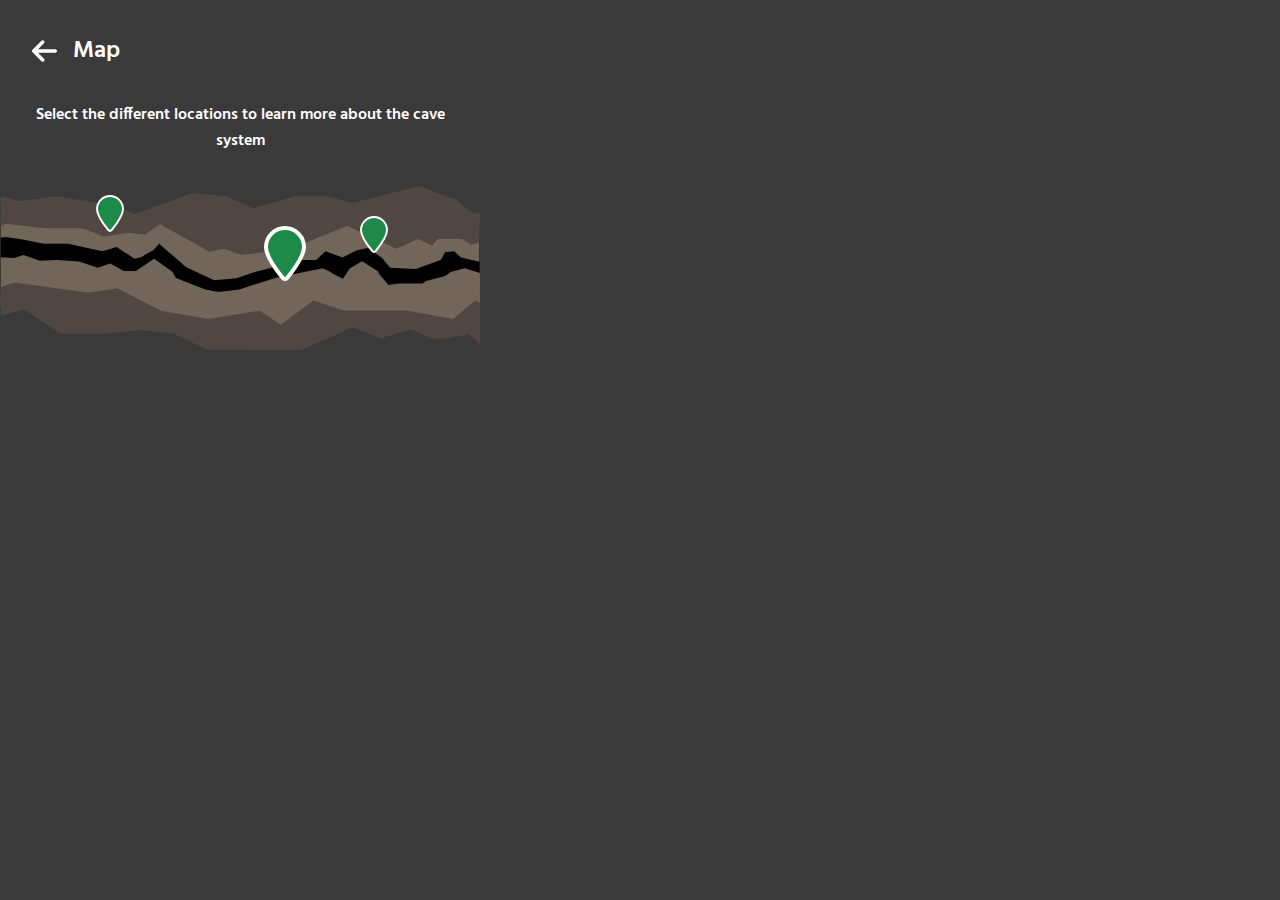
==== middle-cave.html @ b4bee077 "Added cave background and markers" ====
<!DOCTYPE html>
<html lang="en">
<head>
    <meta charset="UTF-8">
    <meta http-equiv="X-UA-Compatible" content="IE=edge">
    <meta name="viewport" content="width=device-width, initial-scale=1.0">
    <link rel="stylesheet" href="./css/cave-cutout.css">
    <title>Cave Cutout Test - Middle Cave</title>
</head>
<body>
    <div class="back-to-map-container">
        <a href="./index.html">
            <img src="./assets/arrow-left-solid.svg" alt="Back arrow">
            Map
        </a>
    </div>

    <p class="cave-text">Select the different locations to learn more about the cave system</p>

    <div class="cave-container">
        <img src="./assets/Cave.svg" alt="Cave Background" class="cave-background">
        
        <a href="./timp-cave.html" id="timp-marker">
            <img src="./assets/marker.svg" alt="Small location marker icon">
        </a>
        <a href="./middle-cave.html" id="middle-marker">
            <img src="./assets/big-marker.svg" alt="Big location marker icon">
        </a>
        <a href="./hansen-cave.html" id="hansen-marker">
            <img src="./assets/marker.svg" alt="Small location marker icon">
        </a>
    </div>

    <script src="./js/cave-cutout.js"></script>
</body>
</html>
---- css/cave-cutout.css ----
@import url('https://fonts.googleapis.com/css2?family=Hind:wght@400;600&display=swap');

* {
    box-sizing: border-box;
}

body {
    display: flex;
    flex-direction: column;
    align-items: center;
    font-family: 'Hind', sans-serif;
    height: 100vh;
    max-width: 480px;
    margin: 0;
    background-color: #3a3a3a;
    color: #fff;
    transition: box-shadow 0.3s linear;
}

.modal {
    display: block;
    position: fixed;
    z-index: 99;
    left: 0;
    top: 0;
    width: 100%;
    height: 100%;
    overflow: auto;
    background-color: rgba(255, 255, 255, 0.97);
    color: #000;
}
.modal-content {
    display: flex;
    flex-direction: column;
    align-items: center;
    margin: 0;
    padding: 0;
}
.modal-content img {
    margin: 4rem 0;
}
.modal-content-text {
    display: flex;
    flex-direction: column;
    margin: 0 2rem;
}
.modal-content-text h1 {
    font-size: 36px;
}
.modal-content-text p {
    font-size: 24px;
    margin: 0;
}
.modal-content #close-modal-btn {
    margin: 5rem 0 3rem 0;
    padding: 1.2rem;
    width: 87.5%;
    border: none;
    border-radius: 16px;
    background-color: #1E8A49;
    color: #fff;
    font-size: 20px;
    font-weight: 600;
    text-align: center;
    box-shadow: rgba(0, 0, 0, 0.16) 0px 3px 6px, rgba(0, 0, 0, 0.23) 0px 3px 6px;
}
/* fade out animation when modal is closed */
.fade-out {
    animation: fadeOut .3s linear;
}
@keyframes fadeOut {
    0% { opacity: 1;}
    50% { opacity: .5;}
    100% {opacity: 0;}
}

.back-to-map-container {
    display: flex;
    justify-content: start;
    align-items: flex-start;
    width: 100%;
    padding: 2rem;
    z-index: 1;
}
.back-to-map-container a {
    display: flex;
    text-decoration: none;
    color: #fff;
    font-size: 24px;
    font-weight: 600;
}
.back-to-map-container img {
    width: 25px;
    margin-right: 1rem;
}

.cave-text {
    text-align: center;
    margin: 0;
    padding: 0 2rem;
    font-weight: 600;
}

.cave-container {
    position: relative;
    width: 100%;
}
.cave-background {
    position: relative;
    width: 100%;
    margin-top: 2rem;
}
#timp-marker {
    position: absolute;
    top: 20%;
    left: 20%;
}
#middle-marker {
    position: absolute;
    top: 35%;
    left: 55%;
}
#hansen-marker {
    position: absolute;
    top: 30%;
    left: 75%;
}
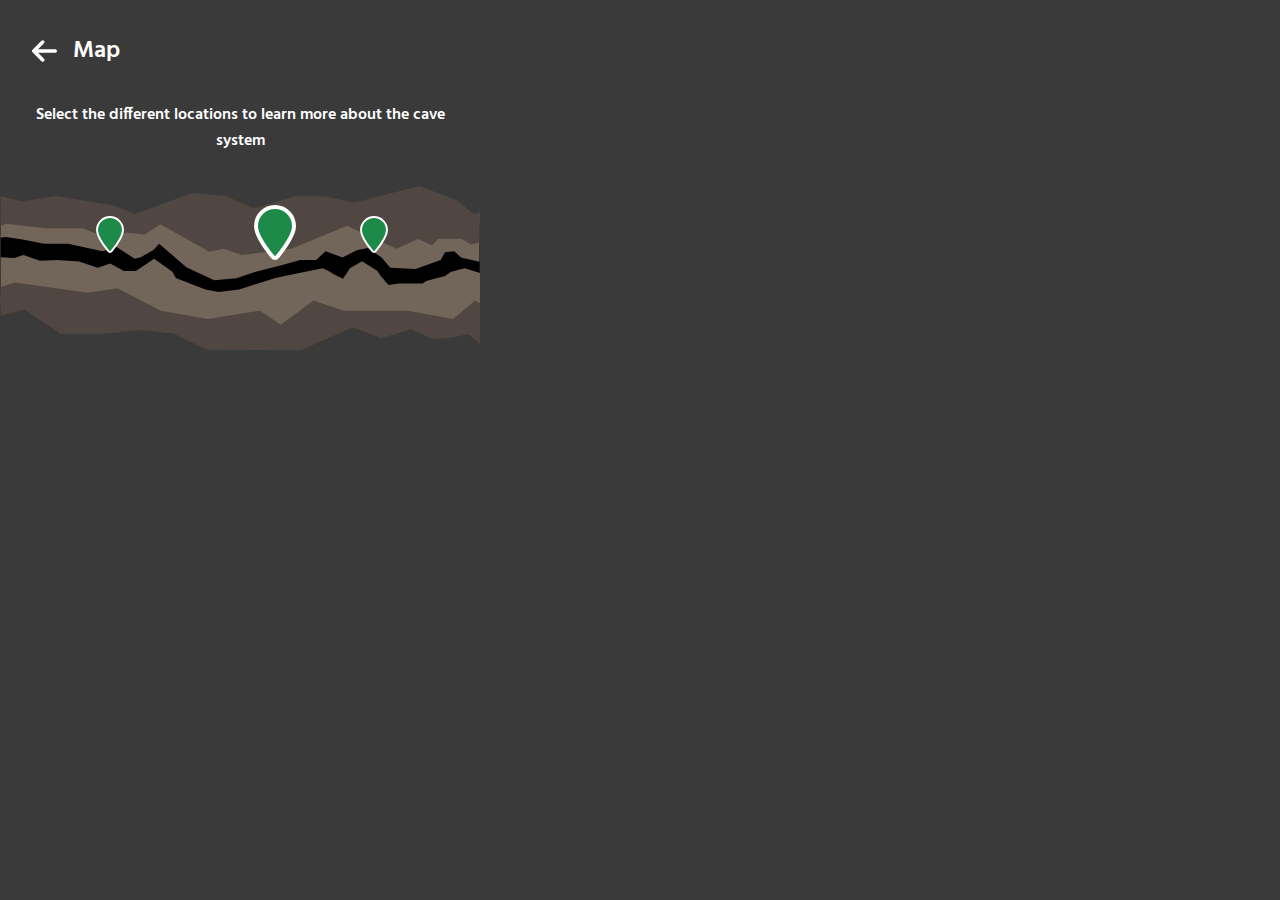
==== commit 12692b2c: "Edited marker positions" ====
--- a/middle-cave.html
+++ b/middle-cave.html
@@ -20,10 +20,10 @@
     <div class="cave-container">
         <img src="./assets/Cave.svg" alt="Cave Background" class="cave-background">
         
-        <a href="./timp-cave.html" id="timp-marker">
+        <a href="./timp-cave.html" id="timp-marker2">
             <img src="./assets/marker.svg" alt="Small location marker icon">
         </a>
-        <a href="./middle-cave.html" id="middle-marker">
+        <a href="./middle-cave.html" id="middle-marker2">
             <img src="./assets/big-marker.svg" alt="Big location marker icon">
         </a>
         <a href="./hansen-cave.html" id="hansen-marker">
--- a/css/cave-cutout.css
+++ b/css/cave-cutout.css
@@ -113,7 +113,7 @@
 #timp-marker {
     position: absolute;
     top: 20%;
-    left: 20%;
+    left: 18%;
 }
 #middle-marker {
     position: absolute;
@@ -124,4 +124,19 @@
     position: absolute;
     top: 30%;
     left: 75%;
+}
+#timp-marker2 {
+    position: absolute;
+    top: 30%;
+    left: 20%;
+}
+#middle-marker2 {
+    position: absolute;
+    top: 25%;
+    left: 53%;
+}
+#hansen-marker2 {
+    position: absolute;
+    top: 20%;
+    left: 73%;
 }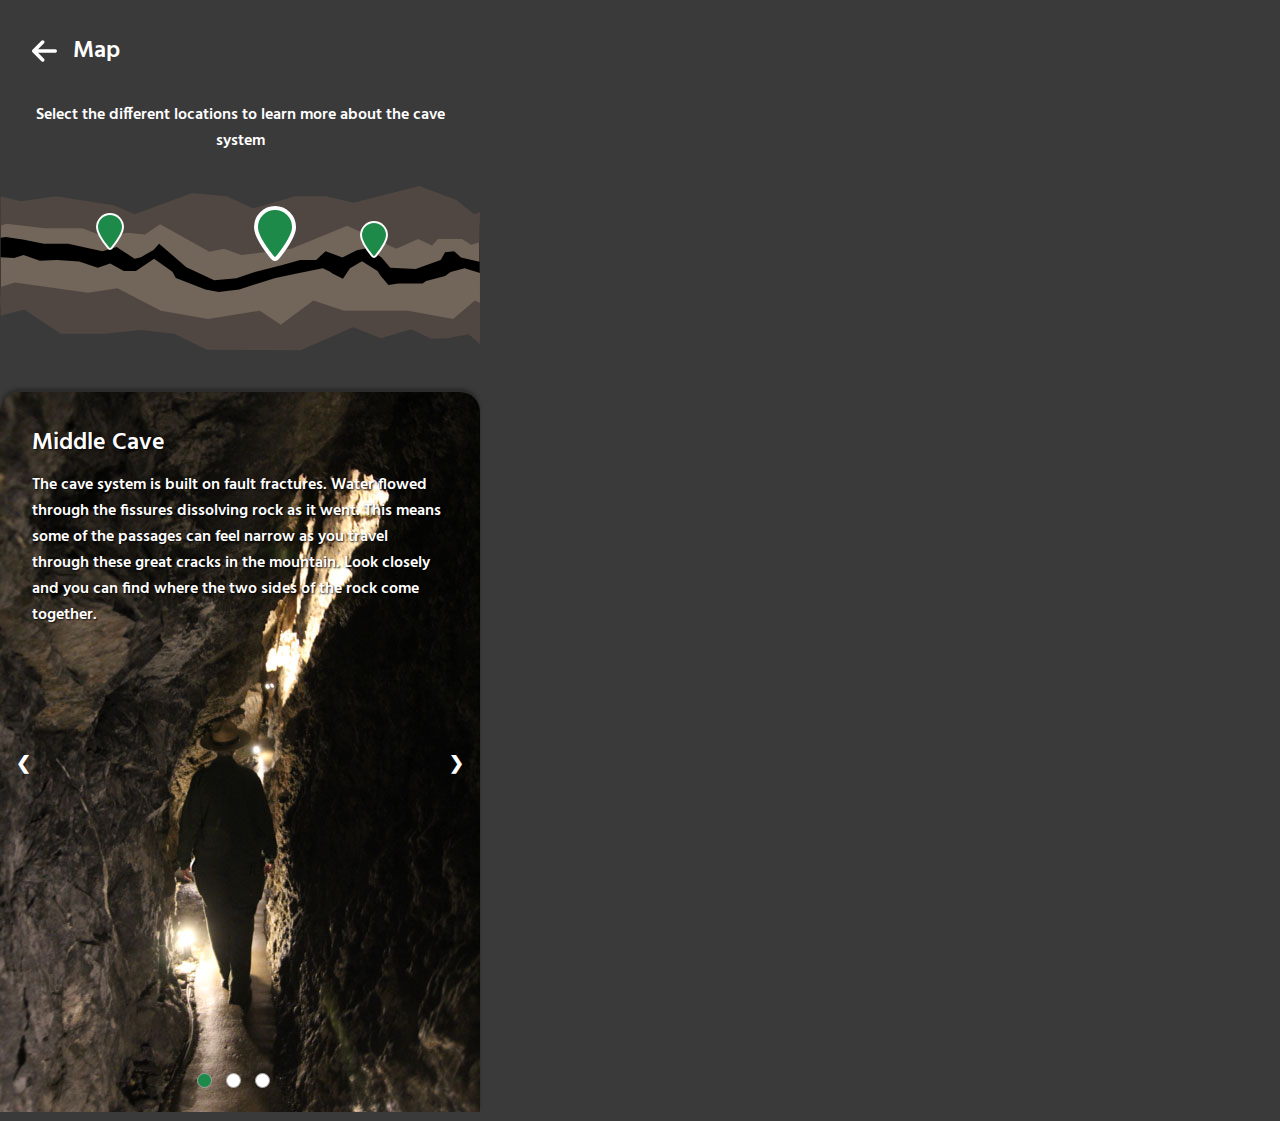
==== commit 75f110be: "Middle cave slideshow completed" ====
--- a/middle-cave.html
+++ b/middle-cave.html
@@ -31,6 +31,36 @@
         </a>
     </div>
 
+     <!-- Slideshow -->
+     <div class="slideshow-container">
+        <div class="slides slide-fade">
+            <div class="image-heading">Middle Cave</div>
+            <div class="image-text">The cave system is built on fault fractures. Water flowed through the fissures dissolving rock as it went. This means some of the passages can feel narrow as you travel through these great cracks in the mountain.  Look closely and you can find where the two sides of the rock come together.</div>
+            <img src="./assets/middle-cave1.jpg" alt="Kids exploring Timp Cave">
+        </div>
+
+        <div class="slides slide-fade">
+            <div class="image-heading">Middle Cave</div>
+            <div class="image-text">Early discoverers of Middle Cave had to drop down ropes, carefully scramble around beautiful cave formations, and even wade through freezing cold water to explore the passages of the cave. What kind of explorer are you?</div>
+            <img src="./assets/middle-cave2.jpg" alt="Image inside Timp Cave">
+        </div>
+
+        <div class="slides slide-fade">
+            <div class="image-heading">Middle Cave</div>
+            <div class="image-text">Look for flowstone, a frozen waterfall of rock found in the caves. Water flows into the cave in sheets leaving microscopic layers that stack up over thousands of years to create this magnificent flowstone wall.</div>
+            <img src="./assets/middle-cave3.jpg" alt="Timp Cave Formations">
+        </div>
+
+        <a class="prev">❮</a>
+        <a class="next">❯</a>
+
+        <div class="dot-container">
+            <span class="dot"></span>
+            <span class="dot"></span>
+            <span class="dot"></span>
+        </div>
+    </div>
+
     <script src="./js/cave-cutout.js"></script>
 </body>
 </html>--- a/css/cave-cutout.css
+++ b/css/cave-cutout.css
@@ -9,7 +9,6 @@
     flex-direction: column;
     align-items: center;
     font-family: 'Hind', sans-serif;
-    height: 100vh;
     max-width: 480px;
     margin: 0;
     background-color: #3a3a3a;
@@ -108,35 +107,111 @@
 .cave-background {
     position: relative;
     width: 100%;
-    margin-top: 2rem;
+    margin: 2rem 0;
 }
 #timp-marker {
     position: absolute;
-    top: 20%;
+    top: 18%;
     left: 18%;
 }
 #middle-marker {
     position: absolute;
-    top: 35%;
+    top: 30%;
     left: 55%;
 }
 #hansen-marker {
     position: absolute;
-    top: 30%;
+    top: 28%;
     left: 75%;
 }
 #timp-marker2 {
     position: absolute;
-    top: 30%;
+    top: 25%;
     left: 20%;
 }
 #middle-marker2 {
     position: absolute;
-    top: 25%;
+    top: 22%;
     left: 53%;
 }
 #hansen-marker2 {
     position: absolute;
-    top: 20%;
+    top: 19%;
     left: 73%;
+}
+
+/* Slideshow */
+.slideshow-container {
+    position: relative;
+    width: 100%;
+    margin: 0;
+}
+.slides {
+    display: none;
+}
+.image-heading {
+    font-size: 24px;
+    font-weight: 600;
+    position: absolute;
+    top: 2rem;
+    left: 2rem;
+    text-shadow: 1px 1px 2px #000000;
+}
+.image-text {
+    font-size: 16px;
+    font-weight: 600;
+    position: absolute;
+    top: 5rem;
+    left: 2rem;
+    margin-right: 2rem;
+    text-shadow: 1px 1px 2px #000000;
+}
+.slides img {
+    width: 100%;
+    border-top-left-radius: 20px;
+    border-top-right-radius: 20px;
+    box-shadow: 0px -4px 3px rgba(40, 40, 40, 0.75);
+}
+.prev, .next {
+    position: absolute;
+    top: 50%;
+    width: auto;
+    padding: 16px;
+    margin-top: -22px;
+    font-weight: bold;
+    font-size: 18px;
+    transition: 0.6s ease;
+    border-radius: 0 3px 3px 0;
+    user-select: none;
+}
+.next {
+    right: 0;
+    border-radius: 3px 0 0 3px;
+}
+.dot-container {
+    position: absolute;
+    bottom: 1.5rem;
+    left: 40%;
+}
+.dot {
+    height: 15px;
+    width: 15px;
+    margin: 0 5px;
+    background-color: #fff;
+    border-radius: 50%;
+    border: 1px solid #A6A4A4;
+    display: inline-block;
+    transition: background-color 0.6s ease;
+}
+.active {
+    background-color: #1E8A49;
+}
+/* Slide fade animation */
+.slide-fade {
+    animation-name: slide-fade;
+    animation-duration: 1.5s;
+}
+@keyframes slide-fade {
+    from {opacity: .4;}
+    to {opacity: 1;}
 }